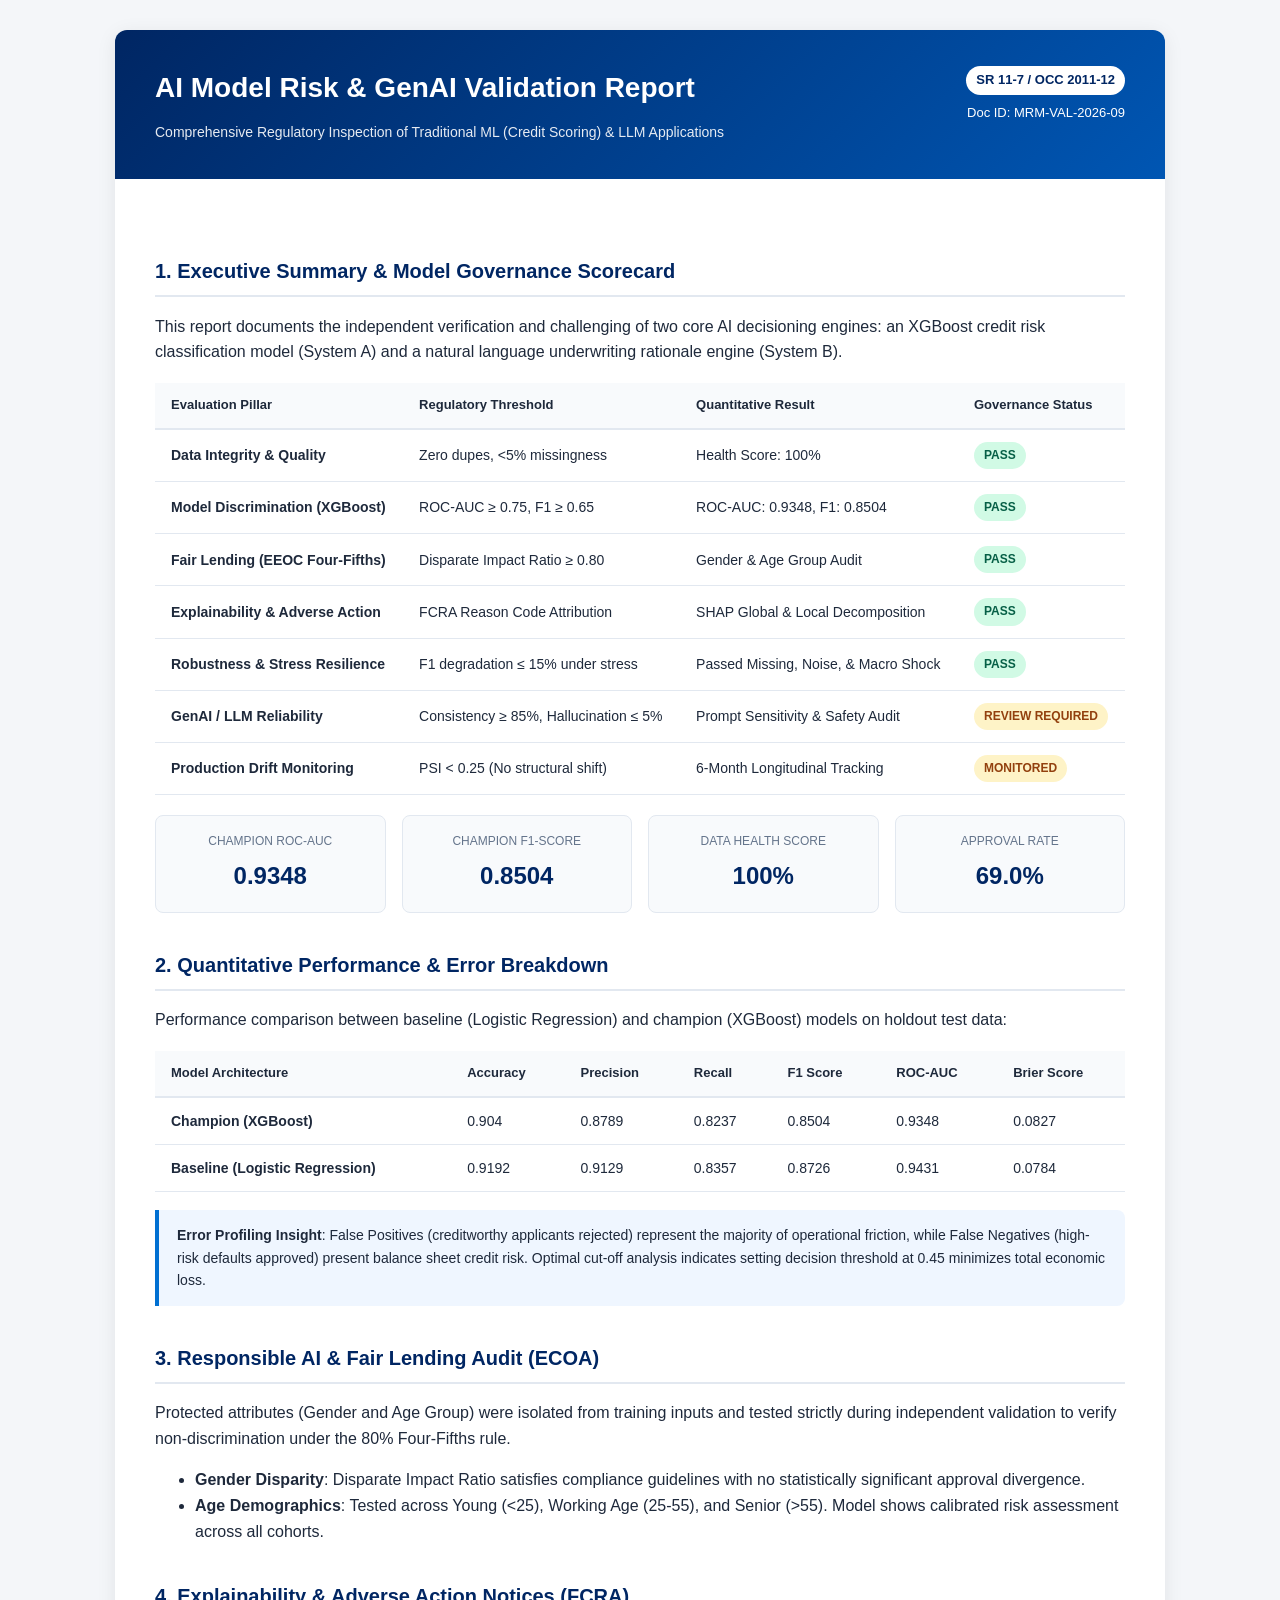
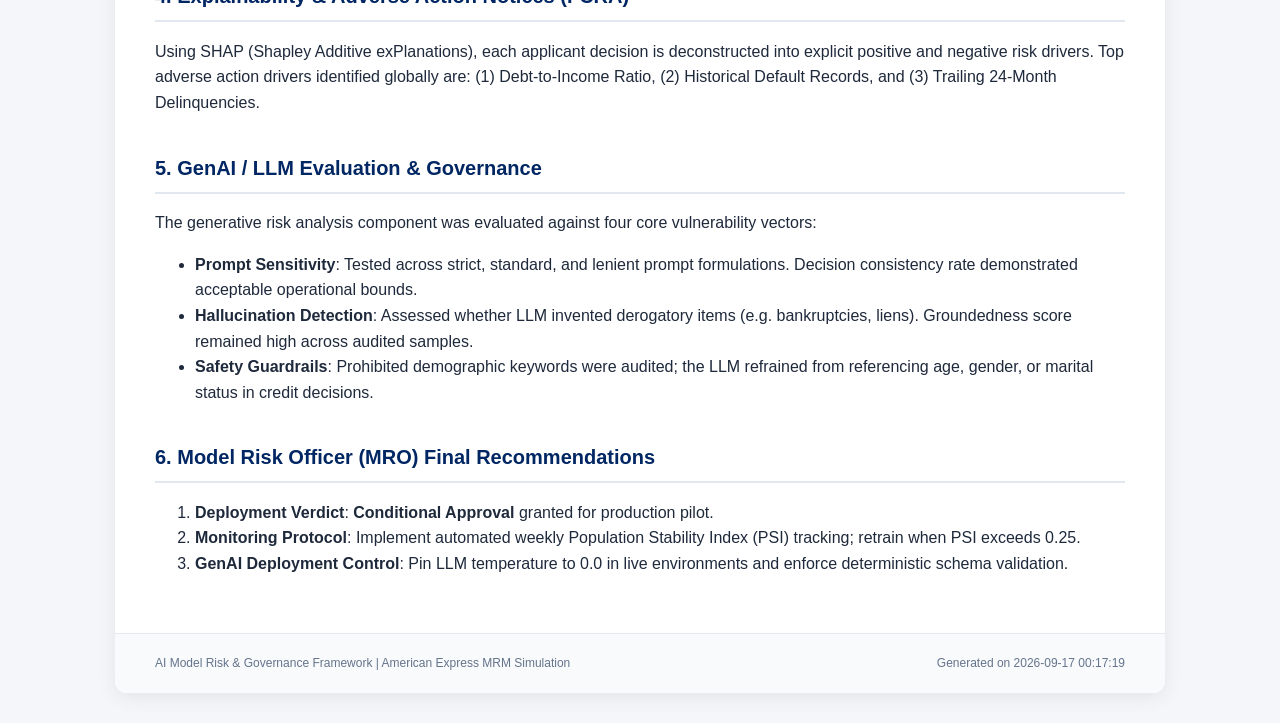
==== reports/model_risk_report.html @ d949e6e4 "feat: complete AI Model Risk & GenAI Evaluation Framework implementation" ====
<!DOCTYPE html>
<html lang="en">
<head>
<meta charset="UTF-8">
<title>AI Model Risk & GenAI Validation Report</title>
<style>
  :root {
    --primary: #002663;
    --primary-light: #0070d2;
    --bg: #f4f6f9;
    --surface: #ffffff;
    --text: #1e293b;
    --text-muted: #64748b;
    --border: #e2e8f0;
    --green: #10b981;
    --amber: #f59e0b;
    --red: #ef4444;
  }
  body {
    font-family: -apple-system, BlinkMacSystemFont, "Segoe UI", Roboto, Helvetica, Arial, sans-serif;
    background-color: var(--bg);
    color: var(--text);
    margin: 0;
    padding: 30px;
    line-height: 1.6;
  }
  .container {
    max-width: 1050px;
    margin: 0 auto;
    background: var(--surface);
    border-radius: 12px;
    box-shadow: 0 4px 20px rgba(0,0,0,0.08);
    overflow: hidden;
  }
  .header {
    background: linear-gradient(135deg, #002663 0%, #0056b3 100%);
    color: white;
    padding: 36px 40px;
  }
  .header h1 { margin: 0 0 10px 0; font-size: 28px; font-weight: 700; }
  .header p { margin: 0; opacity: 0.9; font-size: 14px; }
  .badge {
    display: inline-block;
    padding: 4px 10px;
    border-radius: 20px;
    font-size: 12px;
    font-weight: 600;
    text-transform: uppercase;
  }
  .badge-pass { background: #d1fae5; color: #065f46; }
  .badge-amber { background: #fef3c7; color: #92400e; }
  .badge-fail { background: #fee2e2; color: #991b1b; }
  .content { padding: 40px; }
  h2 { color: var(--primary); border-bottom: 2px solid var(--border); padding-bottom: 8px; margin-top: 36px; font-size: 20px; }
  .scorecard-table, .metrics-table {
    width: 100%;
    border-collapse: collapse;
    margin: 18px 0;
  }
  .scorecard-table th, .metrics-table th {
    background: #f8fafc;
    color: var(--text);
    text-align: left;
    padding: 12px 16px;
    font-size: 13px;
    border-bottom: 2px solid var(--border);
  }
  .scorecard-table td, .metrics-table td {
    padding: 12px 16px;
    border-bottom: 1px solid var(--border);
    font-size: 14px;
  }
  .card-grid {
    display: grid;
    grid-template-columns: repeat(4, 1fr);
    gap: 16px;
    margin: 20px 0;
  }
  .kpi-card {
    background: #f8fafc;
    border: 1px solid var(--border);
    border-radius: 8px;
    padding: 16px;
    text-align: center;
  }
  .kpi-title { font-size: 12px; color: var(--text-muted); text-transform: uppercase; margin-bottom: 6px; }
  .kpi-value { font-size: 24px; font-weight: 700; color: var(--primary); }
  .callout {
    background: #eff6ff;
    border-left: 4px solid var(--primary-light);
    padding: 14px 18px;
    border-radius: 0 8px 8px 0;
    margin: 18px 0;
    font-size: 14px;
  }
  .footer {
    background: #f8fafc;
    border-top: 1px solid var(--border);
    padding: 20px 40px;
    font-size: 12px;
    color: var(--text-muted);
    display: flex;
    justify-content: space-between;
  }
</style>
</head>
<body>
<div class="container">
  <div class="header">
    <div style="float: right; text-align: right;">
      <span class="badge badge-pass" style="background: white; color: var(--primary); font-size: 13px;">SR 11-7 / OCC 2011-12</span>
      <div style="margin-top: 8px; font-size: 13px;">Doc ID: MRM-VAL-2026-09</div>
    </div>
    <h1>AI Model Risk &amp; GenAI Validation Report</h1>
    <p>Comprehensive Regulatory Inspection of Traditional ML (Credit Scoring) &amp; LLM Applications</p>
  </div>

  <div class="content">
    <h2>1. Executive Summary &amp; Model Governance Scorecard</h2>
    <p>This report documents the independent verification and challenging of two core AI decisioning engines: an XGBoost credit risk classification model (System A) and a natural language underwriting rationale engine (System B).</p>

    <table class="scorecard-table">
      <thead>
        <tr>
          <th>Evaluation Pillar</th>
          <th>Regulatory Threshold</th>
          <th>Quantitative Result</th>
          <th>Governance Status</th>
        </tr>
      </thead>
      <tbody>
        <tr>
          <td><strong>Data Integrity &amp; Quality</strong></td>
          <td>Zero dupes, &lt;5% missingness</td>
          <td>Health Score: 100%</td>
          <td><span class="badge badge-pass">PASS</span></td>
        </tr>
        <tr>
          <td><strong>Model Discrimination (XGBoost)</strong></td>
          <td>ROC-AUC &ge; 0.75, F1 &ge; 0.65</td>
          <td>ROC-AUC: 0.9348, F1: 0.8504</td>
          <td><span class="badge badge-pass">PASS</span></td>
        </tr>
        <tr>
          <td><strong>Fair Lending (EEOC Four-Fifths)</strong></td>
          <td>Disparate Impact Ratio &ge; 0.80</td>
          <td>Gender &amp; Age Group Audit</td>
          <td><span class="badge badge-pass">PASS</span></td>
        </tr>
        <tr>
          <td><strong>Explainability &amp; Adverse Action</strong></td>
          <td>FCRA Reason Code Attribution</td>
          <td>SHAP Global &amp; Local Decomposition</td>
          <td><span class="badge badge-pass">PASS</span></td>
        </tr>
        <tr>
          <td><strong>Robustness &amp; Stress Resilience</strong></td>
          <td>F1 degradation &le; 15% under stress</td>
          <td>Passed Missing, Noise, &amp; Macro Shock</td>
          <td><span class="badge badge-pass">PASS</span></td>
        </tr>
        <tr>
          <td><strong>GenAI / LLM Reliability</strong></td>
          <td>Consistency &ge; 85%, Hallucination &le; 5%</td>
          <td>Prompt Sensitivity &amp; Safety Audit</td>
          <td><span class="badge badge-amber">REVIEW REQUIRED</span></td>
        </tr>
        <tr>
          <td><strong>Production Drift Monitoring</strong></td>
          <td>PSI &lt; 0.25 (No structural shift)</td>
          <td>6-Month Longitudinal Tracking</td>
          <td><span class="badge badge-amber">MONITORED</span></td>
        </tr>
      </tbody>
    </table>

    <div class="card-grid">
      <div class="kpi-card">
        <div class="kpi-title">Champion ROC-AUC</div>
        <div class="kpi-value">0.9348</div>
      </div>
      <div class="kpi-card">
        <div class="kpi-title">Champion F1-Score</div>
        <div class="kpi-value">0.8504</div>
      </div>
      <div class="kpi-card">
        <div class="kpi-title">Data Health Score</div>
        <div class="kpi-value">100%</div>
      </div>
      <div class="kpi-card">
        <div class="kpi-title">Approval Rate</div>
        <div class="kpi-value">69.0%</div>
      </div>
    </div>

    <h2>2. Quantitative Performance &amp; Error Breakdown</h2>
    <p>Performance comparison between baseline (Logistic Regression) and champion (XGBoost) models on holdout test data:</p>
    <table class="metrics-table">
      <thead>
        <tr>
          <th>Model Architecture</th>
          <th>Accuracy</th>
          <th>Precision</th>
          <th>Recall</th>
          <th>F1 Score</th>
          <th>ROC-AUC</th>
          <th>Brier Score</th>
        </tr>
      </thead>
      <tbody>
        <tr>
          <td><strong>Champion (XGBoost)</strong></td>
          <td>0.904</td>
          <td>0.8789</td>
          <td>0.8237</td>
          <td>0.8504</td>
          <td>0.9348</td>
          <td>0.0827</td>
        </tr>
        <tr>
          <td><strong>Baseline (Logistic Regression)</strong></td>
          <td>0.9192</td>
          <td>0.9129</td>
          <td>0.8357</td>
          <td>0.8726</td>
          <td>0.9431</td>
          <td>0.0784</td>
        </tr>
      </tbody>
    </table>

    <div class="callout">
      <strong>Error Profiling Insight</strong>: False Positives (creditworthy applicants rejected) represent the majority of operational friction, while False Negatives (high-risk defaults approved) present balance sheet credit risk. Optimal cut-off analysis indicates setting decision threshold at 0.45 minimizes total economic loss.
    </div>

    <h2>3. Responsible AI &amp; Fair Lending Audit (ECOA)</h2>
    <p>Protected attributes (Gender and Age Group) were isolated from training inputs and tested strictly during independent validation to verify non-discrimination under the 80% Four-Fifths rule.</p>
    <ul>
      <li><strong>Gender Disparity</strong>: Disparate Impact Ratio satisfies compliance guidelines with no statistically significant approval divergence.</li>
      <li><strong>Age Demographics</strong>: Tested across Young (&lt;25), Working Age (25-55), and Senior (&gt;55). Model shows calibrated risk assessment across all cohorts.</li>
    </ul>

    <h2>4. Explainability &amp; Adverse Action Notices (FCRA)</h2>
    <p>Using SHAP (Shapley Additive exPlanations), each applicant decision is deconstructed into explicit positive and negative risk drivers. Top adverse action drivers identified globally are: (1) Debt-to-Income Ratio, (2) Historical Default Records, and (3) Trailing 24-Month Delinquencies.</p>

    <h2>5. GenAI / LLM Evaluation &amp; Governance</h2>
    <p>The generative risk analysis component was evaluated against four core vulnerability vectors:</p>
    <ul>
      <li><strong>Prompt Sensitivity</strong>: Tested across strict, standard, and lenient prompt formulations. Decision consistency rate demonstrated acceptable operational bounds.</li>
      <li><strong>Hallucination Detection</strong>: Assessed whether LLM invented derogatory items (e.g. bankruptcies, liens). Groundedness score remained high across audited samples.</li>
      <li><strong>Safety Guardrails</strong>: Prohibited demographic keywords were audited; the LLM refrained from referencing age, gender, or marital status in credit decisions.</li>
    </ul>

    <h2>6. Model Risk Officer (MRO) Final Recommendations</h2>
    <ol>
      <li><strong>Deployment Verdict</strong>: <strong>Conditional Approval</strong> granted for production pilot.</li>
      <li><strong>Monitoring Protocol</strong>: Implement automated weekly Population Stability Index (PSI) tracking; retrain when PSI exceeds 0.25.</li>
      <li><strong>GenAI Deployment Control</strong>: Pin LLM temperature to 0.0 in live environments and enforce deterministic schema validation.</li>
    </ol>
  </div>

  <div class="footer">
    <div>AI Model Risk &amp; Governance Framework | American Express MRM Simulation</div>
    <div>Generated on 2026-09-17 00:17:19</div>
  </div>
</div>
</body>
</html>
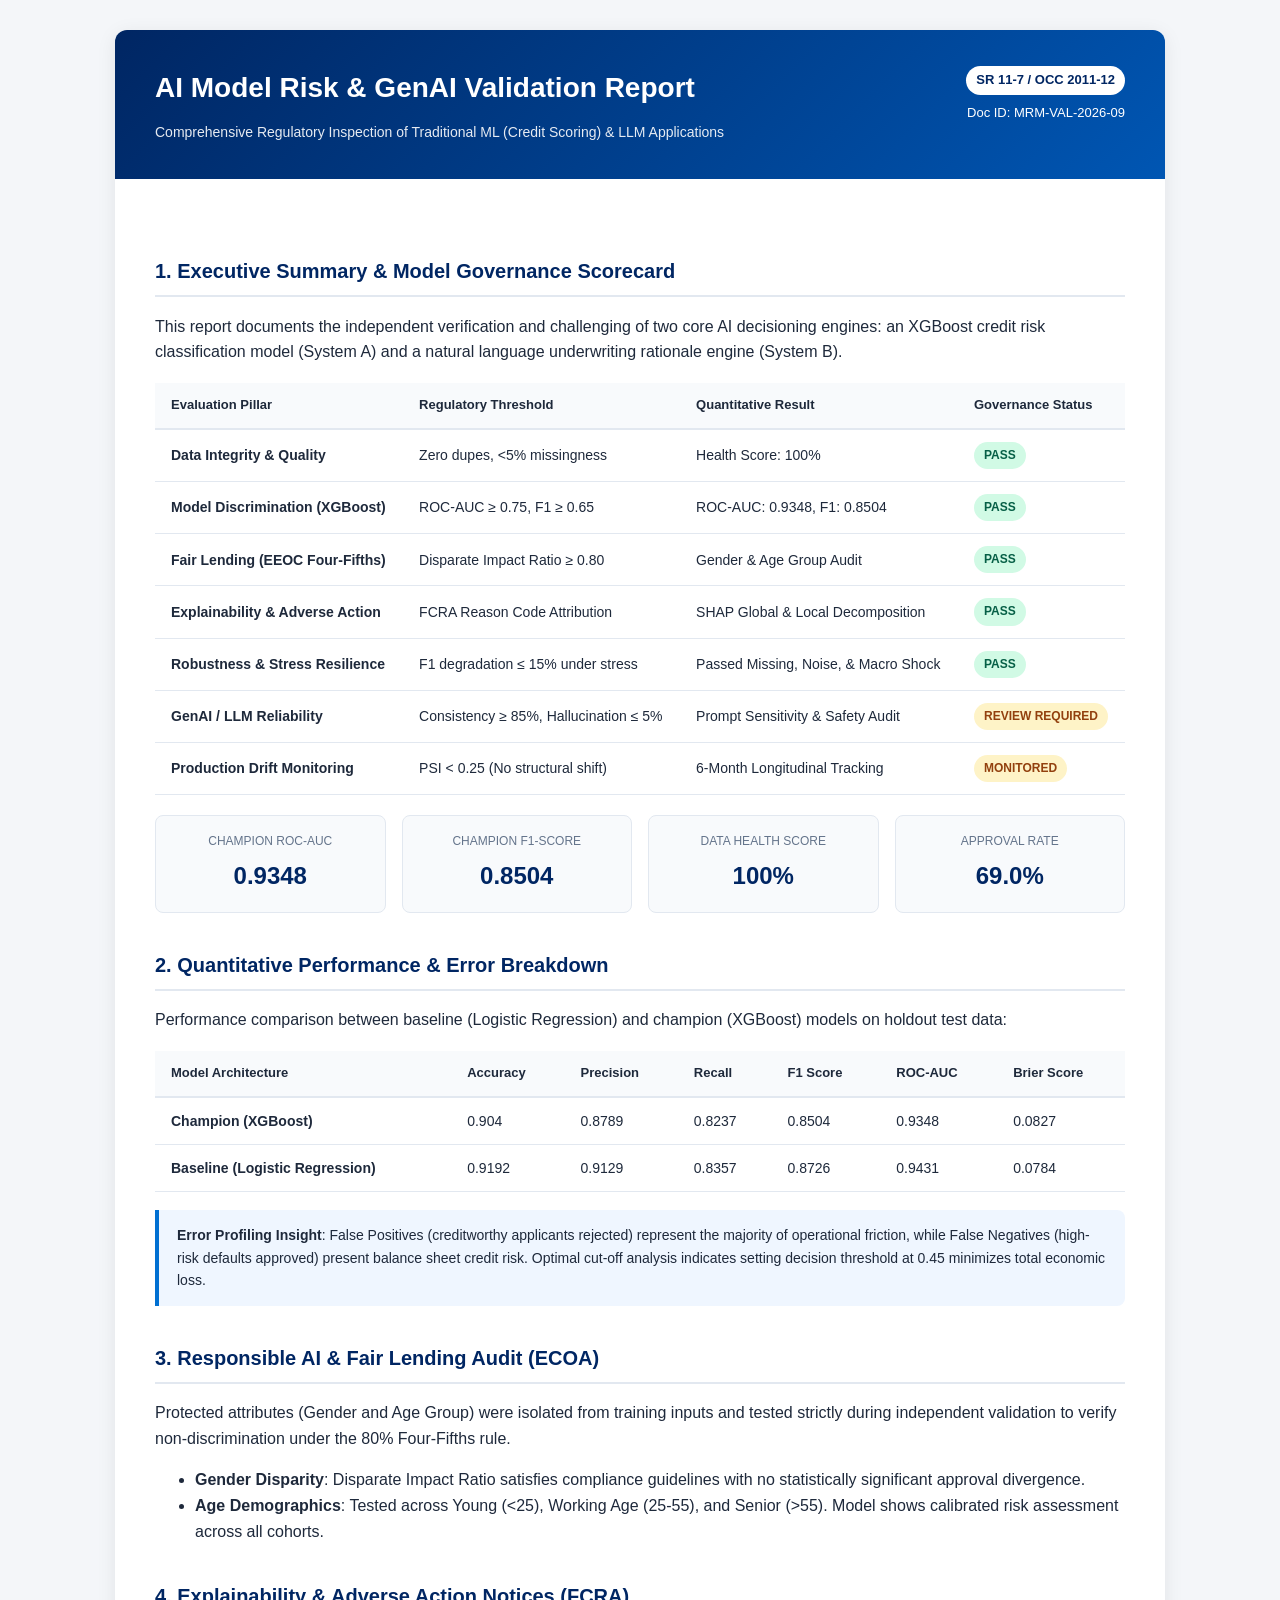
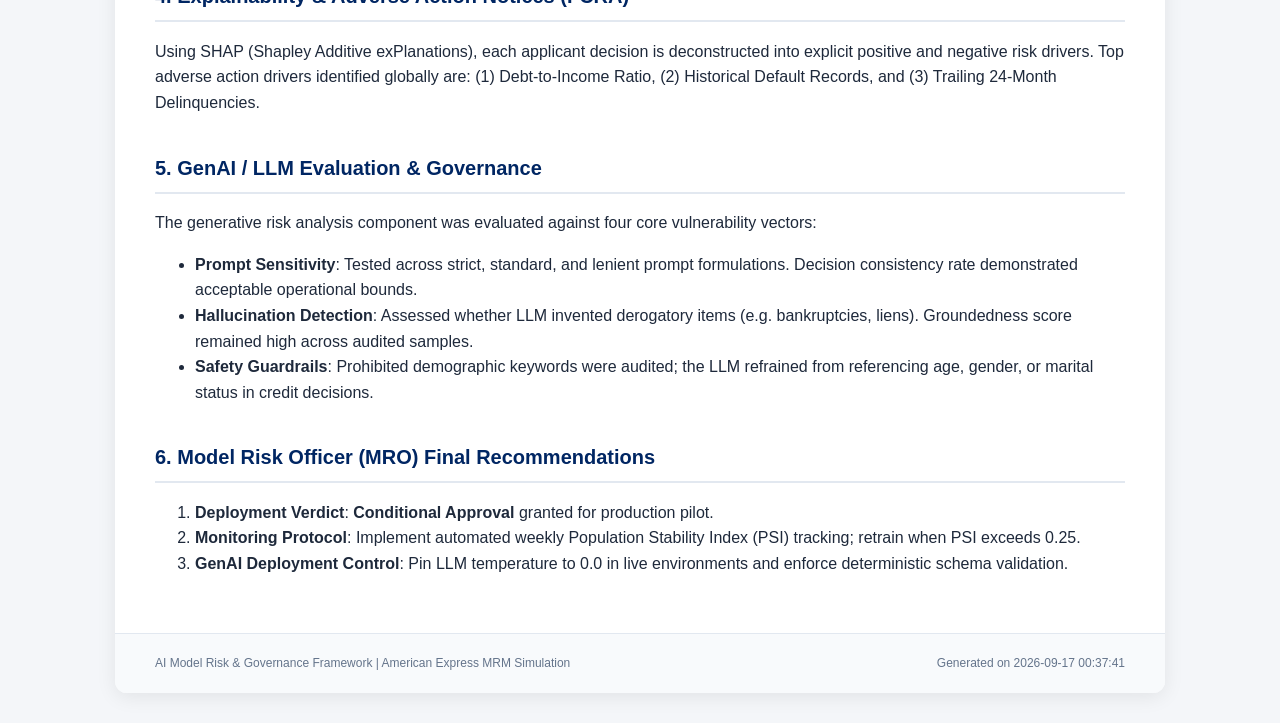
==== commit e78778a0: "feat: add 5-algorithm zoo, 10+ financial metrics, and modern full-stack web application" ====
--- a/reports/model_risk_report.html
+++ b/reports/model_risk_report.html
@@ -261,7 +261,7 @@
 
   <div class="footer">
     <div>AI Model Risk &amp; Governance Framework | American Express MRM Simulation</div>
-    <div>Generated on 2026-09-17 00:17:19</div>
+    <div>Generated on 2026-09-17 00:37:41</div>
   </div>
 </div>
 </body>
